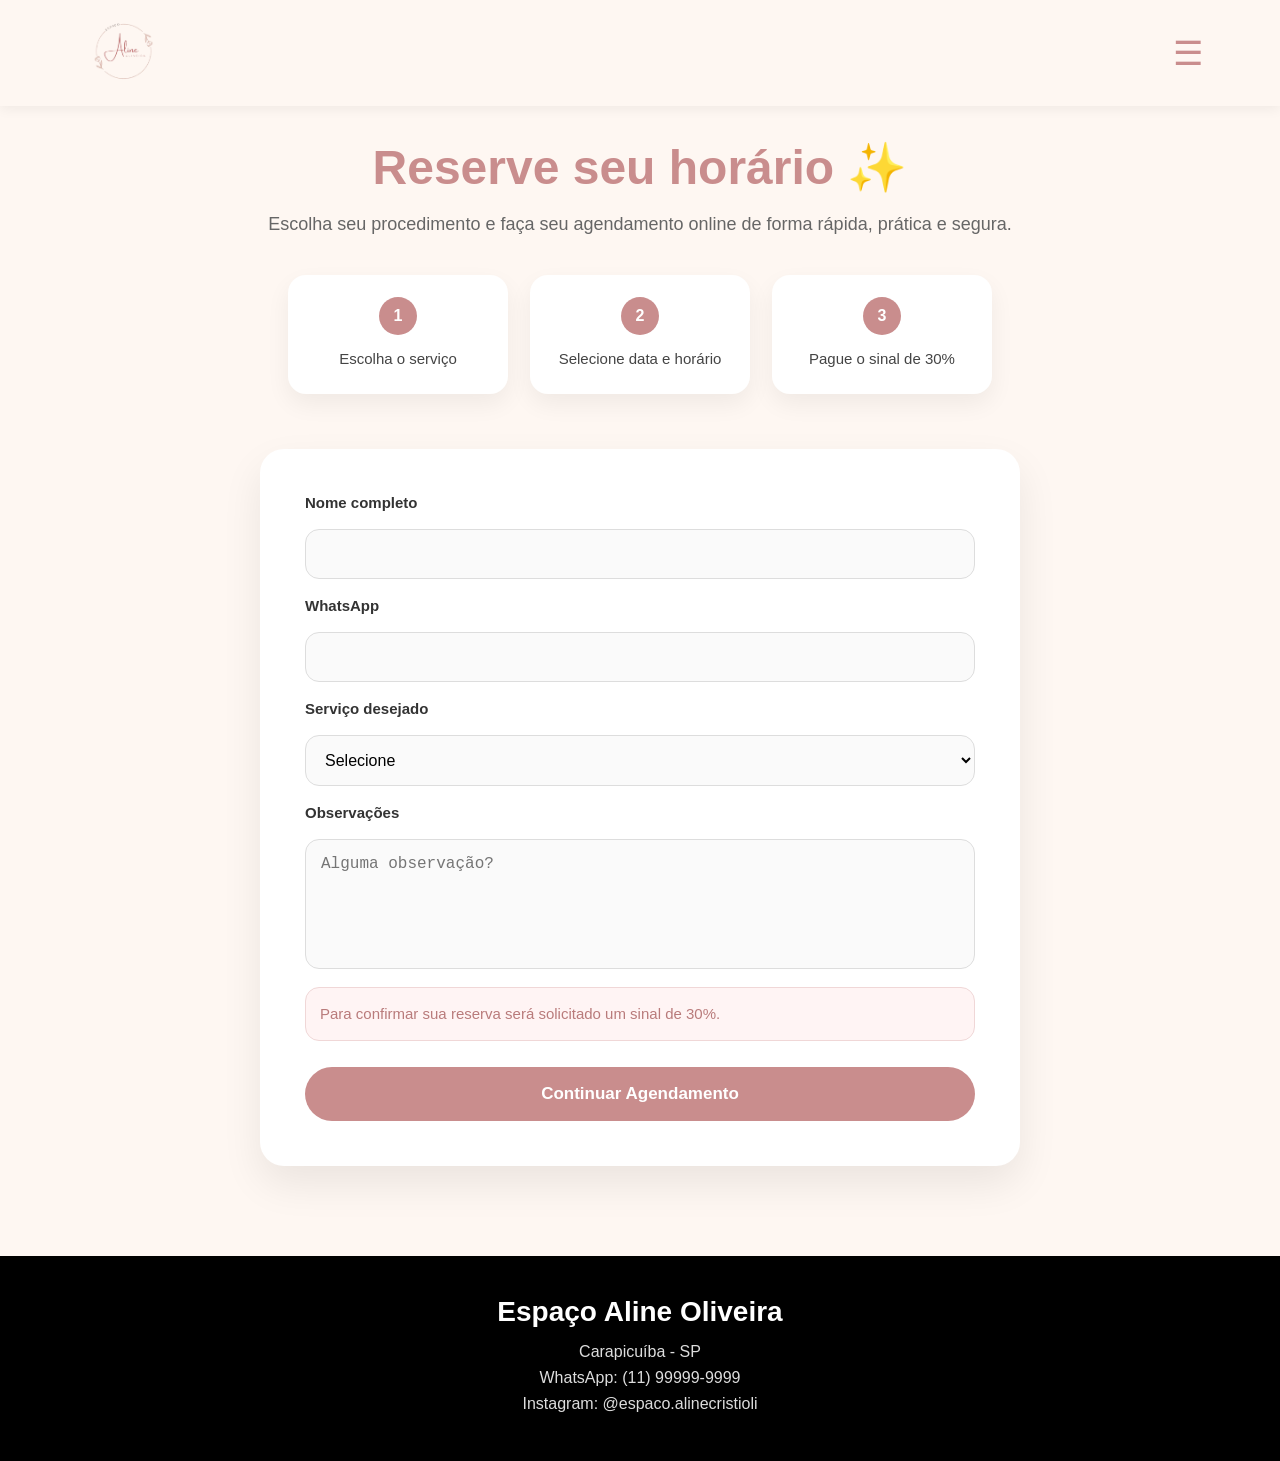
==== agendar.html @ 0832e9fc "agendar1" ====
<!DOCTYPE html>
<html lang="pt-br">
<head>
<meta charset="UTF-8">
<meta name="viewport" content="width=device-width, initial-scale=1.0">

<title>Agendar | Espaço Aline Oliveira</title>

<link rel="stylesheet" href="css/style.css">
<link rel="stylesheet" href="css/agendar.css">
<link rel="stylesheet" href="css/responsive.css">

</head>
<body>

<!-- HEADER -->
<header class="topo">

<a href="index.html" class="logo">
<img src="img/logo.png" alt="Logo">
</a>

<button class="menu-btn" onclick="abrirMenu()">☰</button>

</header>

<!-- MENU -->
<nav id="menu-mobile">

<button class="fechar-menu" onclick="fecharMenu()">×</button>

<a href="index.html">Início</a>
<a href="servicos.html">Serviços</a>
<a href="agendar.html">Agendar</a>
<a href="horarios.html">Horários</a>

</nav>

<div id="overlay" onclick="fecharMenu()"></div>

<!-- CONTEÚDO -->
<main class="pagina-agendar">

<section class="intro-agendar">

<h1>Reserve seu horário ✨</h1>

<p>
Escolha seu procedimento e faça seu agendamento online
de forma rápida, prática e segura.
</p>

<div class="passos">

<div class="passo">
<span>1</span>
<p>Escolha o serviço</p>
</div>

<div class="passo">
<span>2</span>
<p>Selecione data e horário</p>
</div>

<div class="passo">
<span>3</span>
<p>Pague o sinal de 30%</p>
</div>

</div>

</section>

<section class="box-agendamento">

<form action="horarios.html">

<label>Nome completo</label>
<input type="text" required>

<label>WhatsApp</label>
<input type="tel" required>

<label>Serviço desejado</label>
<select required>
<option value="">Selecione</option>
<option>Design de Sobrancelha</option>
<option>Henna</option>
<option>Brown Lamination</option>
<option>Extensão de Cílios</option>
<option>Lash Lifting</option>
<option>Manutenção</option>
</select>

<label>Observações</label>
<textarea placeholder="Alguma observação?"></textarea>

<div class="alerta">
Para confirmar sua reserva será solicitado um sinal de 30%.
</div>

<button type="submit" class="btn-enviar">
Continuar Agendamento
</button>

</form>

</section>

</main>

<!-- FOOTER -->
<footer>

<h3>Espaço Aline Oliveira</h3>
<p>Carapicuíba - SP</p>
<p>WhatsApp: (11) 99999-9999</p>
<p>Instagram: @espaco.alinecristioli</p>

</footer>

<script src="js/script.js"></script>
<script src="js/agendar.js"></script>

</body>
</html>
---- css/style.css ----
*{
    margin:0;
    padding:0;
    box-sizing:border-box;
}

html{
    scroll-behavior:smooth;
}

body{
    font-family: Arial, Helvetica, sans-serif;
    background:#fef7f2;
    color:#111;
    overflow-x:hidden;
}

/* HEADER */
.topo{
    width:100%;
    background:#fef7f2;
    padding:16px 6%;
    display:flex;
    justify-content:space-between;
    align-items:center;
    position:fixed;
    top:0;
    left:0;
    z-index:999;
    box-shadow:0 3px 12px rgba(0,0,0,0.06);
}

.logo img{
    height:70px;
    width:auto;
}

/* BOTÃO MENU */
.menu-btn{
    background:none;
    border:none;
    font-size:34px;
    cursor:pointer;
    color:#c98d8d;
    transition:0.3s;
}

.menu-btn:hover{
    transform:scale(1.08);
}

/* MENU MOBILE */
#menu-mobile{
    position:fixed;
    top:0;
    right:-320px;
    width:300px;
    height:100vh;
    background:#111;
    z-index:1001;
    padding-top:90px;
    transition:0.4s ease;
}

#menu-mobile.ativo{
    right:0;
}

#menu-mobile a{
    display:block;
    color:#fff;
    text-decoration:none;
    padding:18px 30px;
    border-bottom:1px solid rgba(255,255,255,0.08);
    font-size:18px;
    transition:0.3s;
}

#menu-mobile a:hover{
    background:#c98d8d;
    padding-left:38px;
}

/* FECHAR MENU */
.fechar-menu{
    position:absolute;
    top:18px;
    right:20px;
    background:none;
    border:none;
    color:#fff;
    font-size:38px;
    cursor:pointer;
}

/* OVERLAY */
#overlay{
    position:fixed;
    inset:0;
    background:rgba(0,0,0,0.45);
    z-index:1000;
    display:none;
}

#overlay.ativo{
    display:block;
}

/* SLIDER */
.slider{
    margin-top:102px;
    width:100%;
    height:78vh;
    position:relative;
    overflow:hidden;
    background:#fef7f2;
}

.slide{
    position:absolute;
    width:100%;
    height:100%;
    opacity:0;
    transition:1s;
}

.slide.ativo{
    opacity:1;
}

.slide img{
    width:100%;
    height:100%;
    object-fit:contain;   /* ALTERADO PRA NÃO CORTAR */
    background:#fef7f2;
}

/* SOBRE */
.sobre{
    text-align:center;
    padding:75px 8%;
}

.sobre h1{
    font-size:48px;
    color:#c98d8d;
    margin-bottom:15px;
}

.sobre p{
    max-width:760px;
    margin:auto;
    color:#555;
    line-height:1.8;
    font-size:18px;
}

.btn-principal{
    display:inline-block;
    margin-top:28px;
    background:#c98d8d;
    color:#fff;
    padding:15px 30px;
    border-radius:40px;
    text-decoration:none;
    transition:0.3s;
    font-weight:bold;
}

.btn-principal:hover{
    background:#b97b7b;
    transform:translateY(-3px);
}

/* SERVIÇOS */
.servicos-home{
    padding:20px 8% 85px;
}

.servicos-home h2{
    text-align:center;
    font-size:40px;
    margin-bottom:38px;
}

.grid-servicos{
    display:grid;
    grid-template-columns:repeat(3,1fr);
    gap:28px;
}

.card-servico{
    background:#fff;
    border-radius:18px;
    overflow:hidden;
    box-shadow:0 12px 25px rgba(0,0,0,0.07);
    transition:0.3s;
}

.card-servico:hover{
    transform:translateY(-8px);
}

.card-servico img{
    width:100%;
    height:260px;
    object-fit:cover;
}

.card-servico h3{
    padding:18px 18px 8px;
    font-size:22px;
}

.card-servico p{
    padding:0 18px 25px;
    color:#666;
    line-height:1.6;
}

/* CTA */
.cta{
    background:#111;
    color:#fff;
    text-align:center;
    padding:80px 8%;
}

.cta h2{
    font-size:44px;
}

.cta p{
    margin:15px 0 30px;
    color:#ddd;
    font-size:18px;
}

/* FOOTER */
footer{
    background:#000;
    color:#fff;
    text-align:center;
    padding:40px 8%;
}

footer h3{
    margin-bottom:15px;
    font-size:28px;
}

footer p{
    margin:8px 0;
    color:#ddd;
}

footer a{
    color:#c98d8d;
    text-decoration:none;
}

/* RESPONSIVO */
@media(max-width:992px){

.grid-servicos{
    grid-template-columns:repeat(2,1fr);
}

.sobre h1{
    font-size:40px;
}

.cta h2{
    font-size:38px;
}

}

@media(max-width:768px){

.slider{
    height:55vh;
}

.grid-servicos{
    grid-template-columns:1fr;
}

.sobre{
    padding:55px 6%;
}

.sobre h1{
    font-size:34px;
}

.servicos-home h2{
    font-size:32px;
}

.cta h2{
    font-size:32px;
}

}

@media(max-width:480px){

.logo img{
    height:58px;
}

.topo{
    padding:14px 5%;
}

.slider{
    height:42vh;
}

.menu-btn{
    font-size:30px;
}

.sobre h1{
    font-size:28px;
}

.sobre p{
    font-size:16px;
}

.btn-principal{
    padding:13px 24px;
}
/* PAGINA AGENDAR */

.pagina-agendar{
    padding:150px 8% 90px;
    min-height:100vh;
    background:#fef7f2;
    display:flex;
    justify-content:center;
    align-items:center;
}

.box-agendamento{
    width:100%;
    max-width:650px;
    background:#fff;
    padding:45px;
    border-radius:22px;
    box-shadow:0 12px 30px rgba(0,0,0,0.08);
}

.box-agendamento h1{
    font-size:38px;
    color:#c98d8d;
    margin-bottom:10px;
}

.box-agendamento p{
    color:#666;
    margin-bottom:30px;
}

.box-agendamento form{
    display:flex;
    flex-direction:column;
    gap:16px;
}

.box-agendamento label{
    font-weight:bold;
    font-size:15px;
}

.box-agendamento input,
.box-agendamento select,
.box-agendamento textarea{
    width:100%;
    padding:14px;
    border:1px solid #ddd;
    border-radius:12px;
    font-size:16px;
    outline:none;
    transition:0.3s;
}

.box-agendamento input:focus,
.box-agendamento select:focus,
.box-agendamento textarea:focus{
    border-color:#c98d8d;
}

}
---- css/agendar.css ----
/* =========================
PÁGINA AGENDAR
========================= */

.pagina-agendar{
    padding:140px 8% 90px;
    min-height:100vh;
    background:#fef7f2;
}

/* TOPO TEXTO */

.intro-agendar{
    text-align:center;
    margin-bottom:45px;
}

.intro-agendar h1{
    font-size:48px;
    color:#c98d8d;
    margin-bottom:12px;
}

.intro-agendar p{
    max-width:760px;
    margin:auto;
    color:#666;
    line-height:1.8;
    font-size:18px;
}

/* PASSOS */

.passos{
    margin-top:35px;
    display:flex;
    justify-content:center;
    gap:22px;
    flex-wrap:wrap;
}

.passo{
    background:#fff;
    padding:22px 26px;
    border-radius:18px;
    min-width:220px;
    box-shadow:0 10px 25px rgba(0,0,0,0.06);
    transition:0.3s;
    text-align:center;
}

.passo:hover{
    transform:translateY(-5px);
}

.passo span{
    width:38px;
    height:38px;
    border-radius:50%;
    background:#c98d8d;
    color:#fff;
    display:inline-flex;
    justify-content:center;
    align-items:center;
    font-weight:bold;
    margin-bottom:10px;
}

.passo p{
    font-size:15px;
    color:#444;
}

/* BOX FORM */

.box-agendamento{
    width:100%;
    max-width:760px;
    margin:55px auto 0;
    background:#fff;
    padding:45px;
    border-radius:24px;
    box-shadow:0 18px 40px rgba(0,0,0,0.08);
}

.box-agendamento form{
    display:flex;
    flex-direction:column;
    gap:18px;
}

.box-agendamento label{
    font-weight:bold;
    font-size:15px;
    color:#333;
}

.box-agendamento input,
.box-agendamento select,
.box-agendamento textarea{
    width:100%;
    padding:15px;
    border:1px solid #ddd;
    border-radius:14px;
    font-size:16px;
    background:#fafafa;
    outline:none;
    transition:0.3s;
}

.box-agendamento input:focus,
.box-agendamento select:focus,
.box-agendamento textarea:focus{
    border-color:#c98d8d;
    background:#fff;
    box-shadow:0 0 0 3px rgba(201,141,141,0.10);
}

.box-agendamento textarea{
    resize:none;
    min-height:130px;
}

/* ALERTA */

.alerta{
    background:#fff4f4;
    color:#b97b7b;
    padding:14px;
    border-radius:14px;
    border:1px solid #f0d7d7;
    font-size:15px;
    line-height:1.6;
}

/* BOTÃO */

.btn-enviar{
    margin-top:8px;
    background:#c98d8d;
    color:#fff;
    border:none;
    padding:17px;
    border-radius:40px;
    font-size:17px;
    font-weight:bold;
    cursor:pointer;
    transition:0.3s;
}

.btn-enviar:hover{
    background:#b97b7b;
    transform:translateY(-3px);
}

/* =========================
RESPONSIVO
========================= */

@media(max-width:992px){

.intro-agendar h1{
    font-size:40px;
}

.box-agendamento{
    padding:35px;
}

}

@media(max-width:768px){

.pagina-agendar{
    padding:120px 5% 70px;
}

.intro-agendar h1{
    font-size:32px;
}

.intro-agendar p{
    font-size:16px;
}

.passo{
    width:100%;
    min-width:auto;
}

.box-agendamento{
    padding:28px 22px;
}

.box-agendamento input,
.box-agendamento select,
.box-agendamento textarea{
    padding:14px;
    font-size:15px;
}

.btn-enviar{
    padding:15px;
}

}

@media(max-width:480px){

.intro-agendar h1{
    font-size:28px;
}

.box-agendamento{
    padding:22px 18px;
}

.alerta{
    font-size:14px;
}

}
---- css/responsive.css ----
@media(max-width:900px){

.grid-servicos{
    grid-template-columns:1fr;
}

.slider{
    height:55vh;
}

.sobre h1{
    font-size:34px;
}

.servicos-home h2,
.cta h2{
    font-size:30px;
}

.logo img{
    height:55px;
}

}

@media(max-width:500px){

.topo{
    padding:15px 5%;
}

.slider{
    height:42vh;
}

.sobre{
    padding:50px 6%;
}

.sobre p{
    font-size:16px;
}

.card-servico img{
    height:220px;
}

#menu-mobile{
    width:260px;
}
@media(max-width:768px){

.pagina-agendar{
    padding:120px 5% 70px;
}

.box-agendamento{
    padding:28px;
}

.box-agendamento h1{
    font-size:30px;
}

}
}
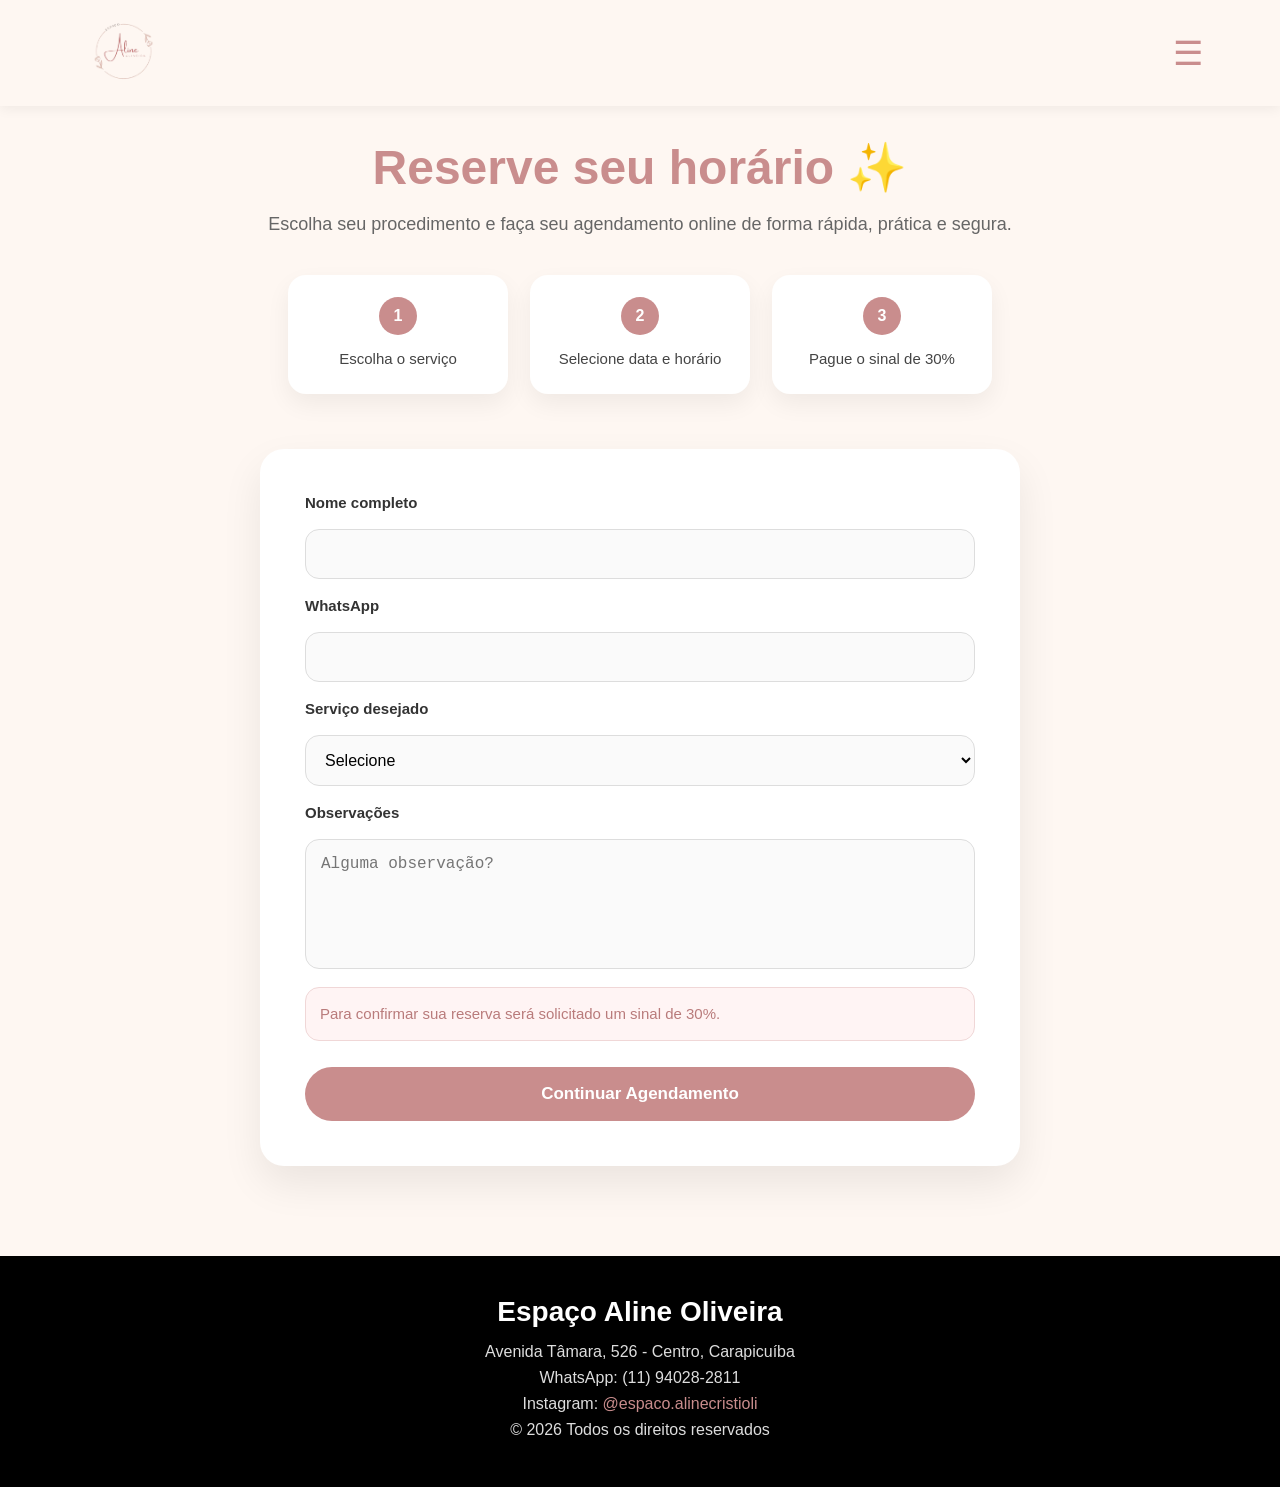
==== commit 2eaade41: "agendar2" ====
--- a/agendar.html
+++ b/agendar.html
@@ -110,12 +110,22 @@
 </main>
 
 <!-- FOOTER -->
-<footer>
+<footer id="contato">
 
-<h3>Espaço Aline Oliveira</h3>
-<p>Carapicuíba - SP</p>
-<p>WhatsApp: (11) 99999-9999</p>
-<p>Instagram: @espaco.alinecristioli</p>
+    <h3>Espaço Aline Oliveira</h3>
+
+    <p>Avenida Tâmara, 526 - Centro, Carapicuíba</p>
+
+    <p>WhatsApp: (11) 94028-2811</p>
+
+    <p>
+        Instagram:
+        <a href="https://instagram.com/espaco.alinecristioli" target="_blank">
+            @espaco.alinecristioli
+        </a>
+    </p>
+
+    <p>© 2026 Todos os direitos reservados</p>
 
 </footer>
 
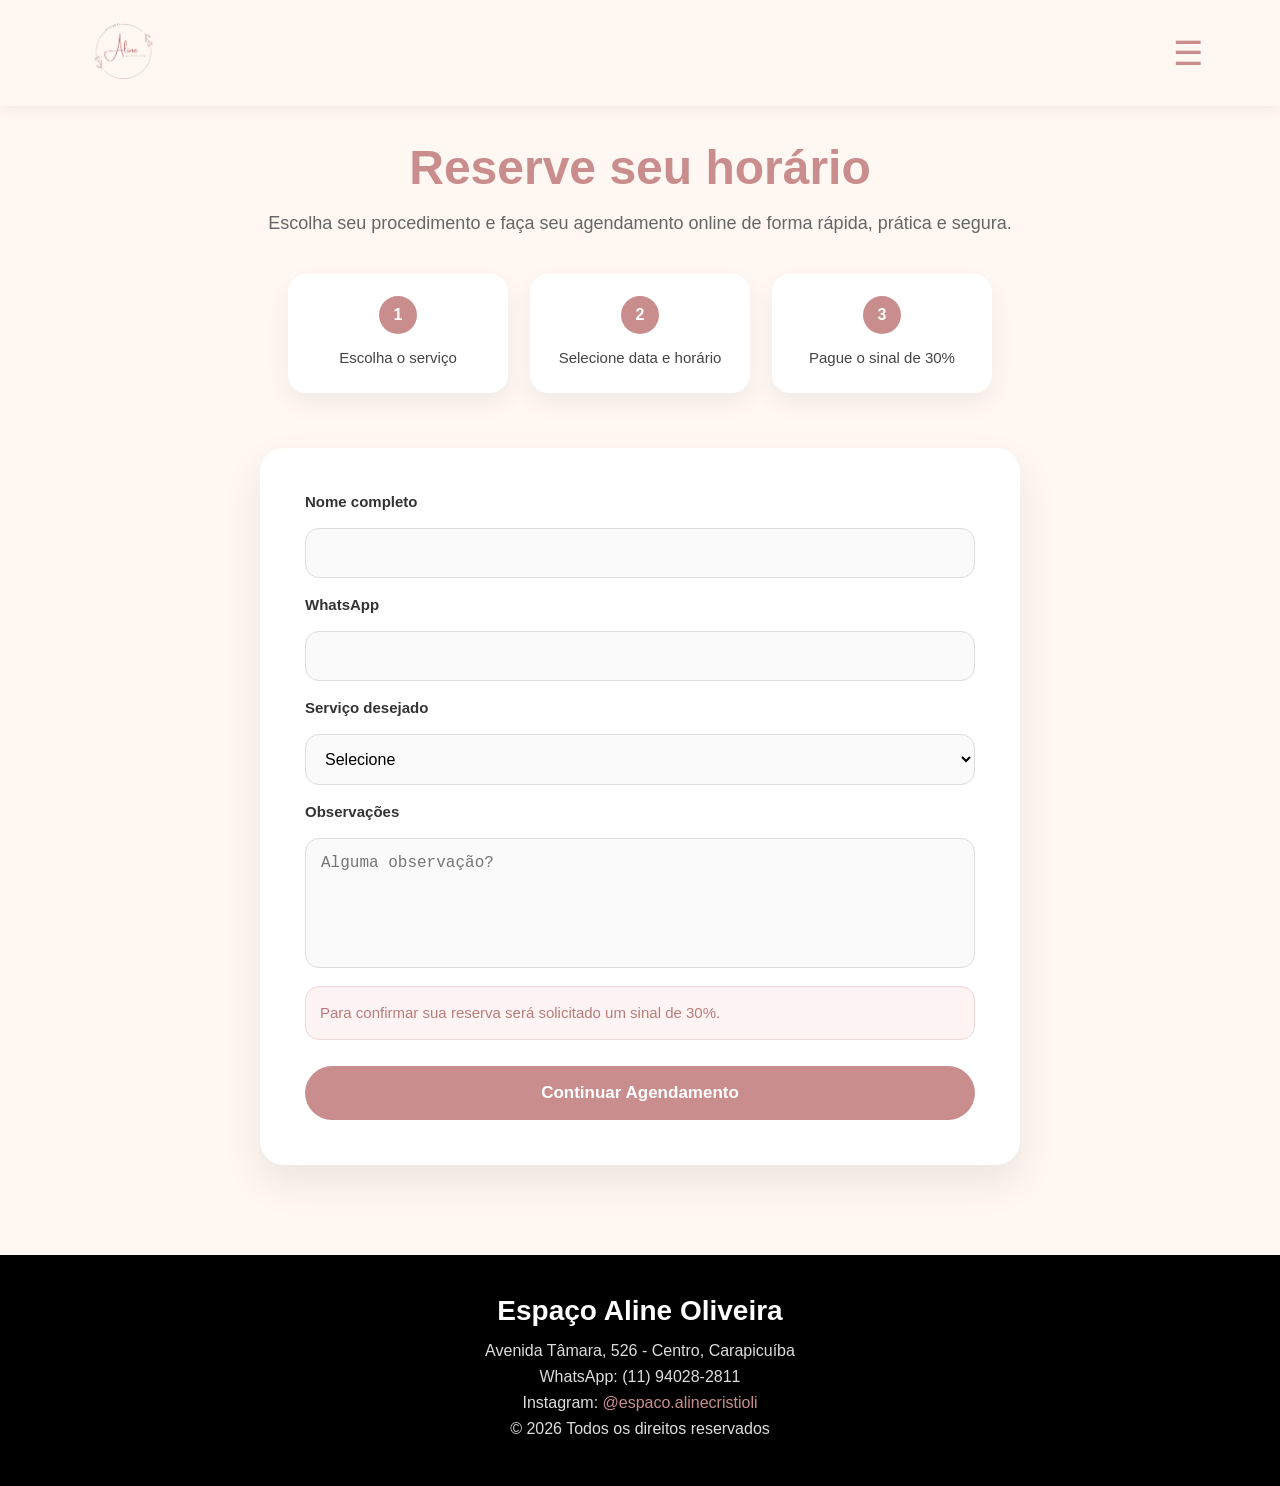
==== commit 1bb7aa95: "quasepronto" ====
--- a/agendar.html
+++ b/agendar.html
@@ -43,7 +43,7 @@
 
 <section class="intro-agendar">
 
-<h1>Reserve seu horário ✨</h1>
+<h1>Reserve seu horário</h1>
 
 <p>
 Escolha seu procedimento e faça seu agendamento online
